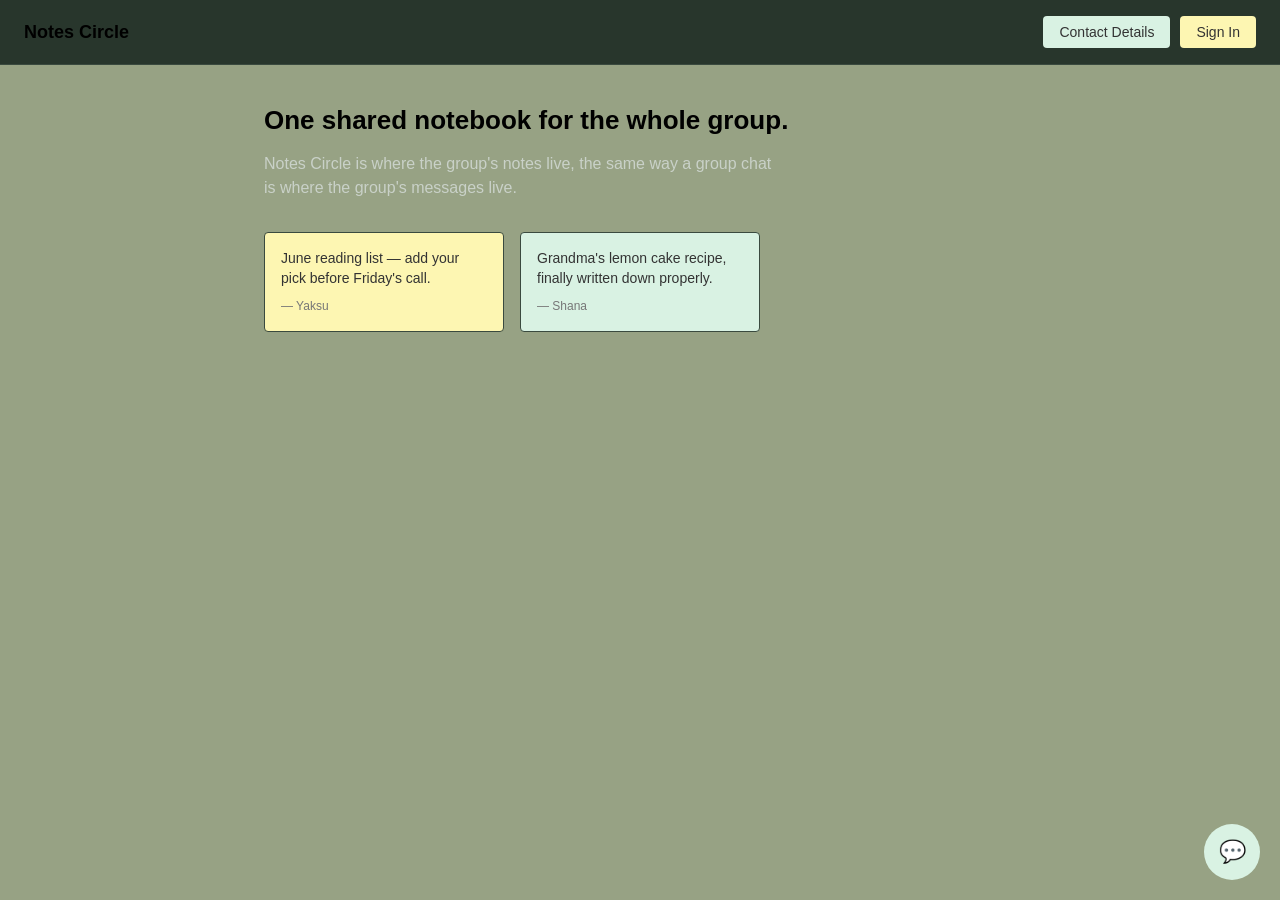
==== templates/index.html @ 71519d7f "Update templates, static files, and requirements.txt" ====
<!DOCTYPE html>
<html lang="en">
<head>
<meta charset="UTF-8" />
<meta name="viewport" content="width=device-width, initial-scale=1.0" />
<title>Notes Circle</title>
<link rel="stylesheet" href="../static/css/style.css" />
</head>
<body>
  <nav class="top-nav">
    <a href="index.html" class="brand">Notes Circle</a>
    <div class="nav-right">
      <a href="member-form.html" class="nav-link">Contact Details</a>
      <a href="login.html" id="signInLink" class="nav-link secondary">Sign In</a>
      <span id="welcomeText" style="display:none;"></span>
      <button type="button" id="uploadBtn" class="nav-link" style="display:none;">Upload</button>
      <button type="button" id="logoutBtn" class="nav-link secondary" style="display:none;">Log Out</button>
    </div>
  </nav>

  <div class="page">
    <header class="hero">
      <h1>One shared notebook for the whole group.</h1>
      <p> Notes Circle is where the group's notes live, the same way a group chat is where the group's messages live.</p>
    </header>

    <div class="board-grid" id="boardGrid">
      <div class="note note--yellow">
        June reading list — add your pick before Friday's call.
        <span class="author">— Yaksu</span>
      </div>
      <div class="note note--green">
        Grandma's lemon cake recipe, finally written down properly.
        <span class="author">— Shana</span>
      </div>
    </div>
  </div>

  <!-- Upload modal -->
  <div class="modal-overlay" id="uploadModal">
    <div class="modal-card">
      <h2>Add a Note</h2>
      <div class="modal-field">
        <label for="noteText">Note text</label>
        <textarea id="noteText" rows="3" placeholder="Write your note..."></textarea>
      </div>
      <div class="modal-field">
        <label for="noteImage">Attach an image (optional)</label>
        <input type="file" id="noteImage" accept="image/*" />
      </div>
      <div class="modal-actions">
        <button type="button" class="btn btn-secondary" id="cancelUploadBtn">Cancel</button>
        <button type="button" class="btn btn-primary" id="saveUploadBtn">Post Note</button>
      </div>
    </div>
  </div>

  <!-- Chat widget -->
  <button id="chat-icon">💬</button>

  <div id="chat-box">
    <div id="chat-header">Circle Assistant</div>
    <div id="chat-messages"></div>
    <div id="chat-input-area">
      <input type="text" id="chat-input" placeholder="Type a message..." />
      <button id="send-button">Send</button>
    </div>
  </div>

  <script src="../static/js/script.js"></script>
</body>
</html>
---- static/css/style.css ----
:root {
  --yellow: #FDF6B2;
  --yellow-deep: #E8DC7A;
  --green: #D9F2E3;
  --green-deep: #9FD8B5;
  --text: #333;
  --border: #ddd;
  --bg: #bcdba4;
  --bg-dark: rgb(151, 162, 132);
  --nav-bg-dark: #28362C;
  --border-dark: #3A4A3F;
  --text-light: #000000;
  --text-muted-light: #C9D1C8;
}

* { box-sizing: border-box; }

body {
  margin: 0;
  font-family: Arial, sans-serif;
  color: var(--text-light);
  background: var(--bg-dark);
}



.top-nav {
  display: flex;
  justify-content: space-between;
  align-items: center;
  padding: 16px 24px;
  background: var(--nav-bg-dark);
  border-bottom: 1px solid var(--border-dark);
  flex-wrap: wrap;
  gap: 10px;
}

.top-nav .brand {
  font-size: 18px;
  font-weight: bold;
  color: var(--text-light);
  text-decoration: none;
}

.top-nav .nav-right {
  display: flex;
  align-items: center;
  gap: 10px;
  flex-wrap: wrap;
}

.top-nav .nav-link {
  background: var(--green);
  color: var(--text);
  text-decoration: none;
  padding: 8px 16px;
  border-radius: 4px;
  font-size: 14px;
  border: none;
  cursor: pointer;
  font-family: inherit;
}

.top-nav .nav-link:hover {
  background: var(--green-deep);
}

.top-nav .nav-link.secondary {
  background: var(--yellow);
}

.top-nav .nav-link.secondary:hover {
  background: var(--yellow-deep);
}

#welcomeText {
  color: var(--text-light);
  font-size: 14px;
  margin-right: 4px;
}



.btn {
  border: none;
  border-radius: 4px;
  padding: 10px 18px;
  font-size: 14px;
  cursor: pointer;
}

.btn-primary {
  background: var(--green);
  color: var(--text);
}

.btn-primary:hover { background: var(--green-deep); }

.btn-secondary {
  background: var(--yellow);
  color: var(--text);
}

.btn-secondary:hover { background: var(--yellow-deep); }



.page {
  max-width: 800px;
  margin: 0 auto;
  padding: 40px 24px 120px;
}

.hero h1 {
  font-size: 32px;
  margin: 0 0 12px;
  color: var(--text-light);
}

.hero p {
  color: var(--text-muted-light);
  line-height: 1.5;
  max-width: 520px;
}

.board-grid {
  display: grid;
  grid-template-columns: repeat(3, 1fr);
  gap: 16px;
  margin-top: 32px;
}

@media (max-width: 700px) {
  .board-grid { grid-template-columns: 1fr; }
}

.note {
  border: 1px solid var(--border-dark);
  border-radius: 4px;
  padding: 16px;
  font-size: 14px;
  line-height: 1.4;
  color: var(--text);
}

.note--yellow { background: var(--yellow); }
.note--green { background: var(--green); }

.note img {
  max-width: 100%;
  border-radius: 4px;
  margin-top: 10px;
  display: block;
}

.note .author {
  display: block;
  margin-top: 10px;
  font-size: 12px;
  color: #777;
}



#chat-icon {
  position: fixed;
  bottom: 20px;
  right: 20px;
  width: 56px;
  height: 56px;
  background-color: var(--green);
  color: var(--text);
  border-radius: 50%;
  border: none;
  font-size: 22px;
  cursor: pointer;
}

#chat-box {
  position: fixed;
  bottom: 86px;
  right: 20px;
  width: 280px;
  height: 350px;
  background-color: rgb(17, 5, 17);
  border: 1px solid var(--border);
  border-radius: 8px;
  display: none;
  flex-direction: column;
}

#chat-header {
  background-color: var(--green);
  color: var(--text);
  padding: 10px;
  border-radius: 8px 8px 0 0;
  font-weight: bold;
}

#chat-messages {
  flex: 1;
  padding: 10px;
  overflow-y: auto;
}

.message {
  margin-bottom: 8px;
  padding: 6px 10px;
  border-radius: 6px;
  max-width: 80%;
  font-size: 14px;
}

.bot-message {
  background-color: var(--yellow);
}

.user-message {
  background-color: var(--green);
  margin-left: auto;
}

#chat-input-area {
  display: flex;
  border-top: 1px solid var(--border);
}

#chat-input {
  flex: 1;
  border: none;
  padding: 10px;
}

#send-button {
  background-color: var(--green);
  color: var(--text);
  border: none;
  padding: 10px 15px;
  cursor: pointer;
}

#send-button:hover {
  background-color: var(--green-deep);
}



.modal-overlay {
  position: fixed;
  inset: 0;
  background: rgba(0, 0, 0, 0.5);
  display: none;
  align-items: center;
  justify-content: center;
  z-index: 200;
  padding: 16px;
}

.modal-overlay.open {
  display: flex;
}

.modal-card {
  background: #fff;
  color: var(--text);
  border-radius: 6px;
  padding: 22px;
  width: 100%;
  max-width: 420px;
}

.modal-card h2 {
  margin: 0 0 14px;
  font-size: 18px;
}

.modal-field {
  display: flex;
  flex-direction: column;
  margin-bottom: 14px;
}

.modal-field label {
  font-size: 13px;
  margin-bottom: 4px;
}

.modal-field textarea,
.modal-field input {
  border: 1px solid var(--border);
  border-radius: 4px;
  padding: 8px;
  font-family: Arial, sans-serif;
  font-size: 14px;
}

.modal-field textarea {
  resize: vertical;
}

.modal-actions {
  display: flex;
  justify-content: flex-end;
  gap: 8px;
  margin-top: 4px;
}



.login-card {
  background: #fff;
  border-radius: 8px;
  padding: 28px;
}

.login-card h1 {
  font-size: 22px;
  margin: 0 0 6px;
}

.login-card p.subtitle {
  margin: 0 0 22px;
  color: #666;
  font-size: 14px;
}

.error-text {
  color: #B23A3A;
  font-size: 13px;
  margin: -4px 0 12px;
  display: none;
}

.note-line {
  margin-top: 16px;
  font-size: 12px;
  color: #888;
  text-align: center;
}



.page h1 {
  font-size: 26px;
  margin: 0 0 8px;
}

.page > p {
  color: #555;
  margin: 0 0 28px;
}

.form-card {
  background: #fff;
  border: 1px solid var(--border);
  border-radius: 6px;
  padding: 20px;
  margin-bottom: 36px;
}

.form-card h2 {
  font-size: 18px;
  margin: 0 0 4px;
}

.required-note {
  font-size: 12px;
  color: #777;
  margin: 0 0 16px;
}

.form-grid {
  display: grid;
  grid-template-columns: repeat(2, 1fr);
  gap: 12px 16px;
}

@media (max-width: 600px) {
  .form-grid { grid-template-columns: 1fr; }
}

.field { display: flex; flex-direction: column; }
.field.full-width { grid-column: 1 / -1; }

.field label {
  font-size: 13px;
  margin-bottom: 4px;
}

.field label .required-star {
  color: var(--green-deep);
  font-weight: bold;
}

.field input,
.field select,
.field textarea {
  border: 1px solid var(--border);
  border-radius: 4px;
  padding: 8px;
  font-family: Arial, sans-serif;
  font-size: 14px;
}

.field textarea {
  resize: vertical;
  min-height: 70px;
}

.form-actions {
  margin-top: 16px;
  display: flex;
  gap: 10px;
}

.table-section h2 {
  font-size: 18px;
  margin: 0 0 12px;
}

table {
  width: 100%;
  border-collapse: collapse;
  font-size: 13px;
}

th, td {
  border: 1px solid var(--border);
  padding: 8px;
  text-align: left;
}

th {
  background: var(--yellow);
}

.empty-row td {
  text-align: center;
  color: #888;
  padding: 20px;
}

.action-btn {
  border: none;
  border-radius: 4px;
  padding: 5px 9px;
  font-size: 12px;
  cursor: pointer;
  margin-right: 4px;
}

.edit-btn { background: var(--yellow); }
.edit-btn:hover { background: var(--yellow-deep); }

.delete-btn { background: var(--green); }
.delete-btn:hover { background: var(--green-deep); }
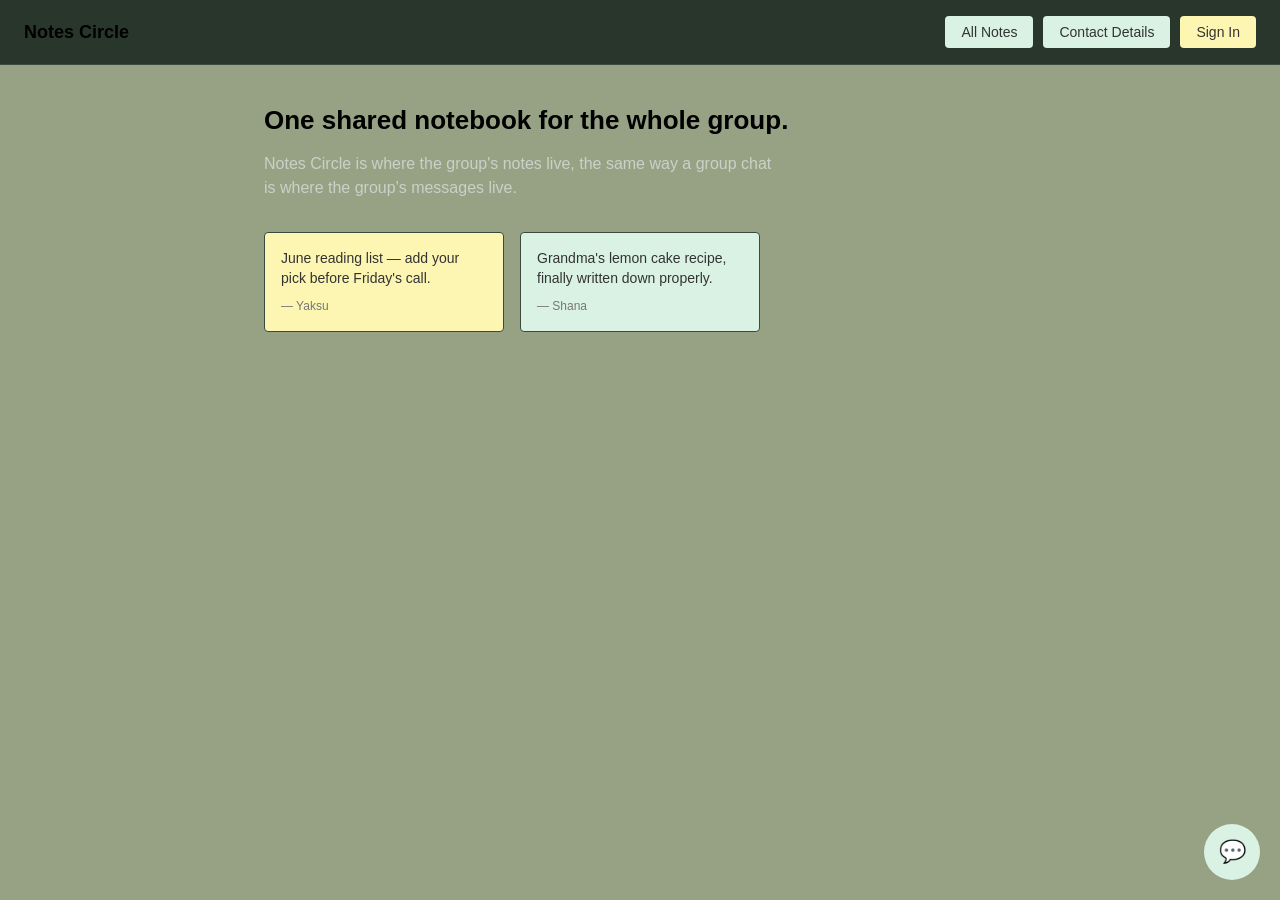
==== commit e94cb61e: "message" ====
--- a/templates/index.html
+++ b/templates/index.html
@@ -8,10 +8,11 @@
 </head>
 <body>
   <nav class="top-nav">
-    <a href="index.html" class="brand">Notes Circle</a>
+    <a href="/" class="brand">Notes Circle</a>
     <div class="nav-right">
-      <a href="member-form.html" class="nav-link">Contact Details</a>
-      <a href="login.html" id="signInLink" class="nav-link secondary">Sign In</a>
+      <a href="/notes" class="nav-link">All Notes</a>
+      <a href="/member-form" class="nav-link">Contact Details</a>
+      <a href="/login" id="signInLink" class="nav-link secondary">Sign In</a>
       <span id="welcomeText" style="display:none;"></span>
       <button type="button" id="uploadBtn" class="nav-link" style="display:none;">Upload</button>
       <button type="button" id="logoutBtn" class="nav-link secondary" style="display:none;">Log Out</button>
@@ -21,7 +22,7 @@
   <div class="page">
     <header class="hero">
       <h1>One shared notebook for the whole group.</h1>
-      <p> Notes Circle is where the group's notes live, the same way a group chat is where the group's messages live.</p>
+      <p>Notes Circle is where the group's notes live, the same way a group chat is where the group's messages live.</p>
     </header>
 
     <div class="board-grid" id="boardGrid">
--- a/static/css/style.css
+++ b/static/css/style.css
@@ -1,4 +1,3 @@
-
 :root {
   --yellow: #FDF6B2;
   --yellow-deep: #E8DC7A;
@@ -454,4 +453,106 @@
 .edit-btn:hover { background: var(--yellow-deep); }
 
 .delete-btn { background: var(--green); }
-.delete-btn:hover { background: var(--green-deep); }+.delete-btn:hover { background: var(--green-deep); }
+
+/* ===== Notes page (notes.html) ===== */
+
+.notes-header {
+  display: flex;
+  align-items: center;
+  justify-content: space-between;
+  flex-wrap: wrap;
+  gap: 12px;
+  margin-bottom: 28px;
+}
+
+.notes-header h1 { margin: 0; color: var(--text-light); }
+
+.notes-grid {
+  display: grid;
+  grid-template-columns: repeat(3, 1fr);
+  gap: 16px;
+}
+
+@media (max-width: 700px) {
+  .notes-grid { grid-template-columns: 1fr; }
+}
+
+.note-card {
+  border: 1px solid var(--border-dark);
+  border-radius: 6px;
+  padding: 16px;
+  font-size: 14px;
+  line-height: 1.5;
+  color: var(--text);
+}
+
+.note-card.yellow { background: var(--yellow); }
+.note-card.green  { background: var(--green); }
+
+.note-card .note-text {
+  margin-bottom: 10px;
+  word-break: break-word;
+}
+
+.note-card .note-meta {
+  font-size: 12px;
+  color: #666;
+  border-top: 1px solid rgba(0,0,0,0.1);
+  padding-top: 8px;
+  display: flex;
+  justify-content: space-between;
+  flex-wrap: wrap;
+  gap: 4px;
+}
+
+.note-card .note-author { font-weight: 600; color: #444; }
+
+.empty-state {
+  grid-column: 1 / -1;
+  text-align: center;
+  padding: 60px 20px;
+  color: var(--text-muted-light);
+  font-size: 15px;
+}
+
+.empty-state .emoji { font-size: 36px; display: block; margin-bottom: 12px; }
+
+.loading-state {
+  grid-column: 1 / -1;
+  text-align: center;
+  padding: 40px;
+  color: var(--text-muted-light);
+}
+
+.badge {
+  display: inline-block;
+  background: var(--green);
+  color: var(--text);
+  font-size: 12px;
+  padding: 2px 8px;
+  border-radius: 10px;
+  margin-left: 8px;
+  font-weight: normal;
+  vertical-align: middle;
+}
+
+.note-card .delete-note-btn {
+  display: none;
+  margin-top: 10px;
+  border: none;
+  border-radius: 4px;
+  padding: 4px 10px;
+  font-size: 12px;
+  cursor: pointer;
+  background: #f5c5c5;
+  color: #7a1a1a;
+}
+
+.note-card .delete-note-btn:hover {
+  background: #e89898;
+}
+
+.note-card.is-mine .delete-note-btn {
+  display: inline-block;
+}
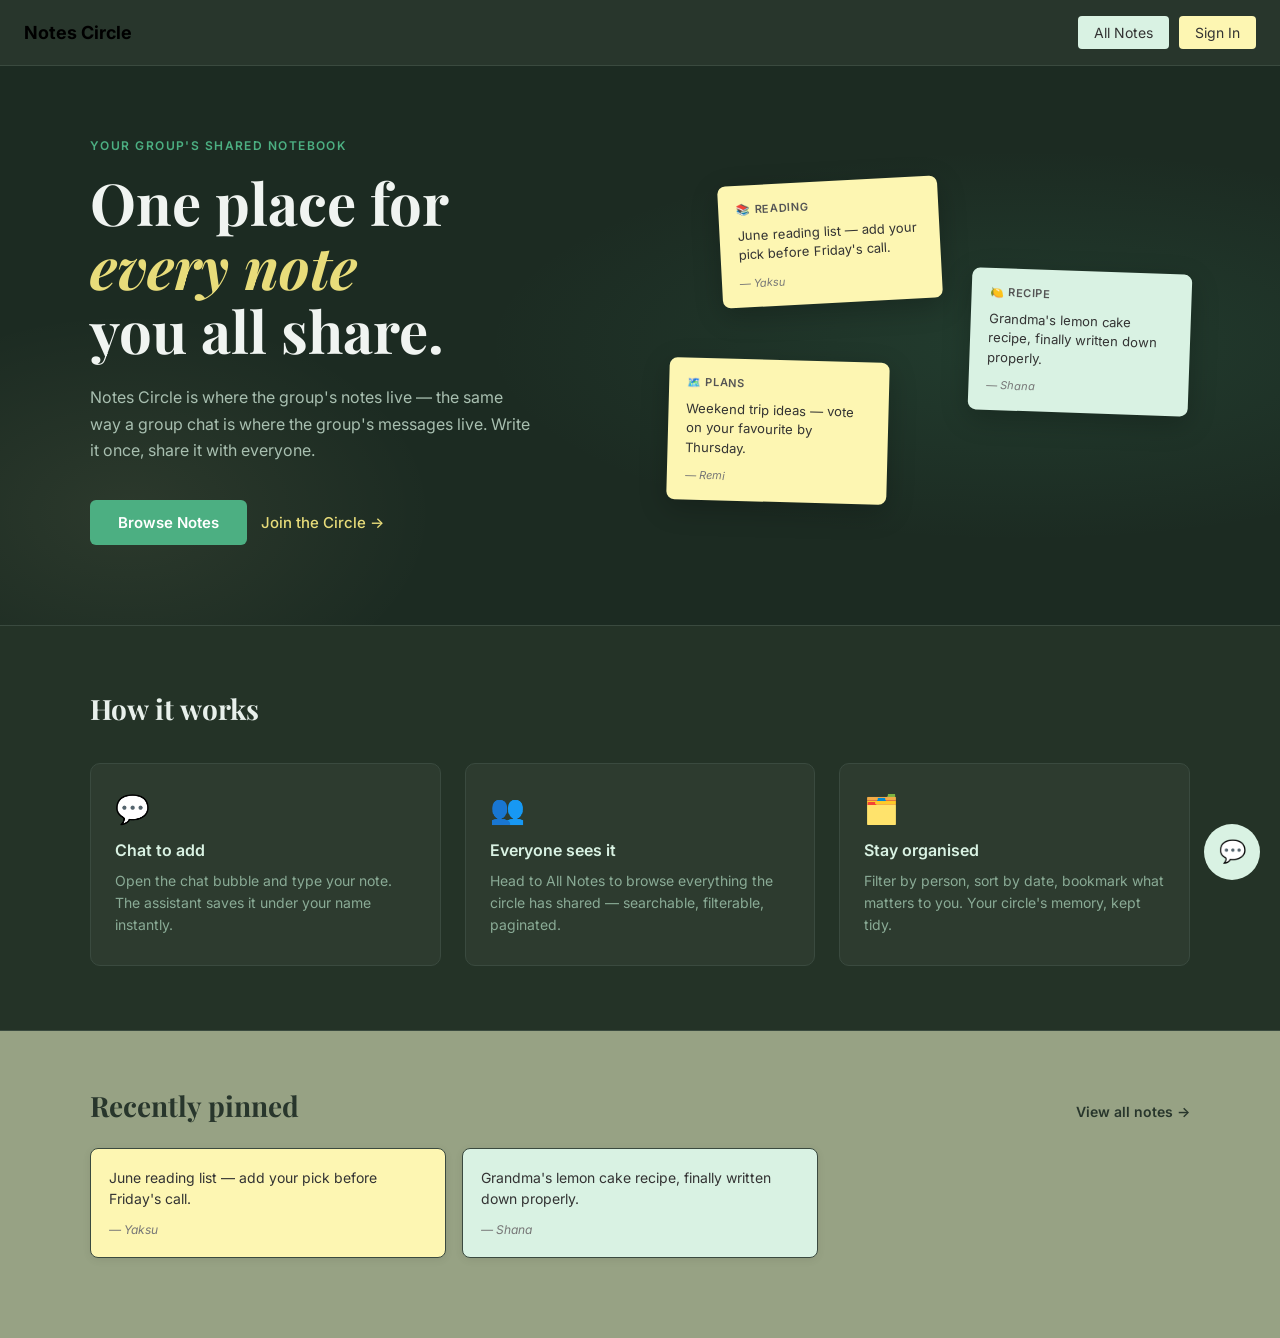
==== commit 314c0680: "message" ====
--- a/templates/index.html
+++ b/templates/index.html
@@ -4,40 +4,102 @@
 <meta charset="UTF-8" />
 <meta name="viewport" content="width=device-width, initial-scale=1.0" />
 <title>Notes Circle</title>
-<link rel="stylesheet" href="../static/css/style.css" />
+<link rel="preconnect" href="https://fonts.googleapis.com" />
+<link rel="preconnect" href="https://fonts.gstatic.com" crossorigin />
+<link href="https://fonts.googleapis.com/css2?family=Playfair+Display:wght@700&family=Inter:wght@400;500;600&display=swap" rel="stylesheet" />
+<link rel="stylesheet" href="/static/css/style.css" />
 </head>
 <body>
+
   <nav class="top-nav">
     <a href="/" class="brand">Notes Circle</a>
     <div class="nav-right">
       <a href="/notes" class="nav-link">All Notes</a>
-      <a href="/member-form" class="nav-link">Contact Details</a>
       <a href="/login" id="signInLink" class="nav-link secondary">Sign In</a>
       <span id="welcomeText" style="display:none;"></span>
-      <button type="button" id="uploadBtn" class="nav-link" style="display:none;">Upload</button>
+      <button type="button" id="uploadBtn" class="nav-link" style="display:none;">+ Add Note</button>
       <button type="button" id="logoutBtn" class="nav-link secondary" style="display:none;">Log Out</button>
     </div>
   </nav>
 
-  <div class="page">
-    <header class="hero">
-      <h1>One shared notebook for the whole group.</h1>
-      <p>Notes Circle is where the group's notes live, the same way a group chat is where the group's messages live.</p>
-    </header>
-
-    <div class="board-grid" id="boardGrid">
-      <div class="note note--yellow">
-        June reading list — add your pick before Friday's call.
-        <span class="author">— Yaksu</span>
+  <!-- ── Hero ───────────────────────────────────────────── -->
+  <section class="hero-section">
+    <div class="hero-inner">
+      <div class="hero-text">
+        <p class="hero-eyebrow">Your group's shared notebook</p>
+        <h1 class="hero-headline">One place for<br><span class="hero-accent">every note</span><br>you all share.</h1>
+        <p class="hero-sub">Notes Circle is where the group's notes live — the same way a group chat is where the group's messages live. Write it once, share it with everyone.</p>
+        <div class="hero-actions">
+          <a href="/notes" class="cta-primary">Browse Notes</a>
+          <a href="/login" id="heroSignInLink" class="cta-secondary">Join the Circle →</a>
+          <span id="heroWelcome" style="display:none;" class="hero-welcome-msg"></span>
+        </div>
       </div>
-      <div class="note note--green">
-        Grandma's lemon cake recipe, finally written down properly.
-        <span class="author">— Shana</span>
+      <div class="hero-visual">
+        <div class="floating-note fn-1 note--yellow">
+          <span class="fn-tag">📚 Reading</span>
+          June reading list — add your pick before Friday's call.
+          <span class="fn-author">— Yaksu</span>
+        </div>
+        <div class="floating-note fn-2 note--green">
+          <span class="fn-tag">🍋 Recipe</span>
+          Grandma's lemon cake recipe, finally written down properly.
+          <span class="fn-author">— Shana</span>
+        </div>
+        <div class="floating-note fn-3 note--yellow">
+          <span class="fn-tag">🗺️ Plans</span>
+          Weekend trip ideas — vote on your favourite by Thursday.
+          <span class="fn-author">— Remi</span>
+        </div>
       </div>
     </div>
-  </div>
+  </section>
 
-  <!-- Upload modal -->
+  <!-- ── How it works ───────────────────────────────────── -->
+  <section class="how-section">
+    <div class="how-inner">
+      <h2 class="section-title">How it works</h2>
+      <div class="how-grid">
+        <div class="how-card">
+          <div class="how-icon">💬</div>
+          <h3>Chat to add</h3>
+          <p>Open the chat bubble and type your note. The assistant saves it under your name instantly.</p>
+        </div>
+        <div class="how-card">
+          <div class="how-icon">👥</div>
+          <h3>Everyone sees it</h3>
+          <p>Head to All Notes to browse everything the circle has shared — searchable, filterable, paginated.</p>
+        </div>
+        <div class="how-card">
+          <div class="how-icon">🗂️</div>
+          <h3>Stay organised</h3>
+          <p>Filter by person, sort by date, bookmark what matters to you. Your circle's memory, kept tidy.</p>
+        </div>
+      </div>
+    </div>
+  </section>
+
+  <!-- ── Live board ──────────────────────────────────────── -->
+  <section class="board-section">
+    <div class="board-inner">
+      <div class="board-header">
+        <h2 class="section-title">Recently pinned</h2>
+        <a href="/notes" class="view-all-link">View all notes →</a>
+      </div>
+      <div class="board-grid" id="boardGrid">
+        <div class="note note--yellow">
+          June reading list — add your pick before Friday's call.
+          <span class="author">— Yaksu</span>
+        </div>
+        <div class="note note--green">
+          Grandma's lemon cake recipe, finally written down properly.
+          <span class="author">— Shana</span>
+        </div>
+      </div>
+    </div>
+  </section>
+
+  <!-- ── Upload modal ───────────────────────────────────── -->
   <div class="modal-overlay" id="uploadModal">
     <div class="modal-card">
       <h2>Add a Note</h2>
@@ -56,7 +118,7 @@
     </div>
   </div>
 
-  <!-- Chat widget -->
+  <!-- ── Chat widget ────────────────────────────────────── -->
   <button id="chat-icon">💬</button>
 
   <div id="chat-box">
@@ -68,6 +130,21 @@
     </div>
   </div>
 
-  <script src="../static/js/script.js"></script>
+  <script src="/static/js/script.js"></script>
+  <script>
+    // Sync hero sign-in link with login state
+    (function () {
+      const USER_KEY = 'notesCircleUser';
+      const heroSignIn = document.getElementById('heroSignInLink');
+      const heroWelcome = document.getElementById('heroWelcome');
+      try {
+        const u = JSON.parse(localStorage.getItem(USER_KEY) || 'null');
+        if (u && u.displayName) {
+          if (heroSignIn)  heroSignIn.style.display  = 'none';
+          if (heroWelcome) { heroWelcome.style.display = 'inline'; heroWelcome.textContent = 'Welcome back, ' + u.displayName + '!'; }
+        }
+      } catch (e) {}
+    })();
+  </script>
 </body>
 </html>
--- a/static/css/style.css
+++ b/static/css/style.css
@@ -1,8 +1,14 @@
+/* ====================================================
+   Notes Circle — shared stylesheet
+   Used by: index.html, login.html, notes.html
+   ==================================================== */
+
 :root {
   --yellow: #FDF6B2;
   --yellow-deep: #E8DC7A;
   --green: #D9F2E3;
   --green-deep: #9FD8B5;
+  --green-vivid: #4CAF82;
   --text: #333;
   --border: #ddd;
   --bg: #bcdba4;
@@ -11,18 +17,21 @@
   --border-dark: #3A4A3F;
   --text-light: #000000;
   --text-muted-light: #C9D1C8;
+  --hero-bg: #1C2B22;
+  --display-font: 'Playfair Display', Georgia, serif;
+  --body-font: 'Inter', Arial, sans-serif;
 }
 
 * { box-sizing: border-box; }
 
 body {
   margin: 0;
-  font-family: Arial, sans-serif;
+  font-family: var(--body-font);
   color: var(--text-light);
   background: var(--bg-dark);
 }
 
-
+/* ---------- Top nav (shared across all pages) ---------- */
 
 .top-nav {
   display: flex;
@@ -79,7 +88,7 @@
   margin-right: 4px;
 }
 
-
+/* ---------- Shared buttons ---------- */
 
 .btn {
   border: none;
@@ -103,7 +112,9 @@
 
 .btn-secondary:hover { background: var(--yellow-deep); }
 
-
+/* ====================================================
+   index.html — home / board page
+   ==================================================== */
 
 .page {
   max-width: 800px;
@@ -111,23 +122,278 @@
   padding: 40px 24px 120px;
 }
 
-.hero h1 {
-  font-size: 32px;
-  margin: 0 0 12px;
-  color: var(--text-light);
-}
-
-.hero p {
-  color: var(--text-muted-light);
+/* ── Hero section ── */
+
+.hero-section {
+  background: var(--hero-bg);
+  padding: 72px 24px 80px;
+  position: relative;
+  overflow: hidden;
+}
+
+.hero-section::before {
+  content: '';
+  position: absolute;
+  inset: 0;
+  background:
+    radial-gradient(ellipse 60% 50% at 80% 50%, rgba(76,175,130,0.13) 0%, transparent 70%),
+    radial-gradient(ellipse 40% 60% at 10% 80%, rgba(253,246,178,0.07) 0%, transparent 60%);
+  pointer-events: none;
+}
+
+.hero-inner {
+  max-width: 1100px;
+  margin: 0 auto;
+  display: grid;
+  grid-template-columns: 1fr 1fr;
+  gap: 56px;
+  align-items: center;
+  position: relative;
+  z-index: 1;
+}
+
+@media (max-width: 820px) {
+  .hero-inner { grid-template-columns: 1fr; gap: 40px; }
+  .hero-visual { display: none; }
+}
+
+.hero-eyebrow {
+  font-size: 12px;
+  font-weight: 600;
+  letter-spacing: 0.12em;
+  text-transform: uppercase;
+  color: var(--green-vivid);
+  margin: 0 0 18px;
+}
+
+.hero-headline {
+  font-family: var(--display-font);
+  font-size: clamp(36px, 5vw, 58px);
+  line-height: 1.1;
+  color: #f0f4f1;
+  margin: 0 0 22px;
+  font-weight: 700;
+}
+
+.hero-accent {
+  color: var(--yellow-deep);
+  font-style: italic;
+}
+
+.hero-sub {
+  font-size: 16px;
+  line-height: 1.65;
+  color: #a8bfb0;
+  margin: 0 0 36px;
+  max-width: 440px;
+}
+
+.hero-actions {
+  display: flex;
+  gap: 14px;
+  flex-wrap: wrap;
+  align-items: center;
+}
+
+.cta-primary {
+  background: var(--green-vivid);
+  color: #fff;
+  text-decoration: none;
+  padding: 13px 28px;
+  border-radius: 6px;
+  font-size: 15px;
+  font-weight: 600;
+  transition: background 0.18s, transform 0.15s;
+  display: inline-block;
+}
+
+.cta-primary:hover {
+  background: #3d9e6e;
+  transform: translateY(-1px);
+}
+
+.cta-secondary {
+  color: var(--yellow-deep);
+  text-decoration: none;
+  font-size: 15px;
+  font-weight: 500;
+  transition: color 0.15s;
+}
+
+.cta-secondary:hover { color: #fff; }
+
+.hero-welcome-msg {
+  color: #a8bfb0;
+  font-size: 14px;
+}
+
+/* ── Floating note cards in hero ── */
+
+.hero-visual {
+  position: relative;
+  height: 320px;
+}
+
+.floating-note {
+  position: absolute;
+  border-radius: 8px;
+  padding: 16px 18px;
+  font-size: 13px;
   line-height: 1.5;
-  max-width: 520px;
+  color: var(--text);
+  box-shadow: 0 8px 28px rgba(0,0,0,0.22);
+  max-width: 220px;
+}
+
+.fn-tag {
+  display: block;
+  font-size: 11px;
+  font-weight: 600;
+  letter-spacing: 0.06em;
+  text-transform: uppercase;
+  color: #555;
+  margin-bottom: 8px;
+}
+
+.fn-author {
+  display: block;
+  margin-top: 10px;
+  font-size: 11px;
+  color: #777;
+  font-style: italic;
+}
+
+.fn-1 {
+  top: 0; left: 10%;
+  transform: rotate(-3deg);
+  animation: floatA 5s ease-in-out infinite;
+}
+.fn-2 {
+  top: 90px; right: 0;
+  transform: rotate(2deg);
+  animation: floatB 6s ease-in-out infinite;
+}
+.fn-3 {
+  bottom: 0; left: 0;
+  transform: rotate(1.5deg);
+  animation: floatA 7s ease-in-out infinite reverse;
+}
+
+@keyframes floatA {
+  0%, 100% { transform: rotate(-3deg) translateY(0); }
+  50%       { transform: rotate(-3deg) translateY(-8px); }
+}
+@keyframes floatB {
+  0%, 100% { transform: rotate(2deg) translateY(0); }
+  50%       { transform: rotate(2deg) translateY(-10px); }
+}
+
+@media (prefers-reduced-motion: reduce) {
+  .floating-note { animation: none; }
+}
+
+/* ── How it works section ── */
+
+.how-section {
+  background: #243327;
+  padding: 64px 24px;
+  border-top: 1px solid var(--border-dark);
+  border-bottom: 1px solid var(--border-dark);
+}
+
+.how-inner {
+  max-width: 1100px;
+  margin: 0 auto;
+}
+
+.section-title {
+  font-family: var(--display-font);
+  font-size: 28px;
+  color: #e8f0eb;
+  margin: 0 0 36px;
+  font-weight: 700;
+}
+
+.how-grid {
+  display: grid;
+  grid-template-columns: repeat(3, 1fr);
+  gap: 24px;
+}
+
+@media (max-width: 700px) {
+  .how-grid { grid-template-columns: 1fr; }
+}
+
+.how-card {
+  background: rgba(255,255,255,0.04);
+  border: 1px solid var(--border-dark);
+  border-radius: 10px;
+  padding: 28px 24px;
+  transition: background 0.2s;
+}
+
+.how-card:hover {
+  background: rgba(255,255,255,0.08);
+}
+
+.how-icon {
+  font-size: 28px;
+  margin-bottom: 14px;
+}
+
+.how-card h3 {
+  font-size: 16px;
+  font-weight: 600;
+  color: #d9f2e3;
+  margin: 0 0 10px;
+}
+
+.how-card p {
+  font-size: 14px;
+  color: #8aab96;
+  line-height: 1.6;
+  margin: 0;
+}
+
+/* ── Board / recently pinned section ── */
+
+.board-section {
+  padding: 56px 24px 80px;
+  background: var(--bg-dark);
+}
+
+.board-inner {
+  max-width: 1100px;
+  margin: 0 auto;
+}
+
+.board-header {
+  display: flex;
+  align-items: baseline;
+  justify-content: space-between;
+  margin-bottom: 24px;
+  flex-wrap: wrap;
+  gap: 8px;
+}
+
+.view-all-link {
+  font-size: 14px;
+  color: var(--nav-bg-dark);
+  text-decoration: none;
+  font-weight: 600;
+}
+
+.view-all-link:hover { text-decoration: underline; }
+
+.board-section .section-title {
+  color: var(--nav-bg-dark);
+  margin: 0;
 }
 
 .board-grid {
   display: grid;
   grid-template-columns: repeat(3, 1fr);
   gap: 16px;
-  margin-top: 32px;
 }
 
 @media (max-width: 700px) {
@@ -136,15 +402,22 @@
 
 .note {
   border: 1px solid var(--border-dark);
-  border-radius: 4px;
-  padding: 16px;
-  font-size: 14px;
-  line-height: 1.4;
-  color: var(--text);
+  border-radius: 8px;
+  padding: 18px;
+  font-size: 14px;
+  line-height: 1.5;
+  color: var(--text);
+  box-shadow: 0 2px 8px rgba(0,0,0,0.07);
+  transition: transform 0.15s, box-shadow 0.15s;
+}
+
+.note:hover {
+  transform: translateY(-2px);
+  box-shadow: 0 6px 18px rgba(0,0,0,0.12);
 }
 
 .note--yellow { background: var(--yellow); }
-.note--green { background: var(--green); }
+.note--green  { background: var(--green); }
 
 .note img {
   max-width: 100%;
@@ -155,12 +428,13 @@
 
 .note .author {
   display: block;
-  margin-top: 10px;
+  margin-top: 12px;
   font-size: 12px;
   color: #777;
-}
-
-
+  font-style: italic;
+}
+
+/* ---------- Chat widget ---------- */
 
 #chat-icon {
   position: fixed;
@@ -243,7 +517,7 @@
   background-color: var(--green-deep);
 }
 
-
+/* ---------- Upload modal ---------- */
 
 .modal-overlay {
   position: fixed;
@@ -305,7 +579,9 @@
   margin-top: 4px;
 }
 
-
+/* ====================================================
+   login.html — sign-in page
+   ==================================================== */
 
 .login-card {
   background: #fff;
@@ -338,221 +614,288 @@
   text-align: center;
 }
 
-
-
-.page h1 {
+/* ====================================================
+   notes.html — All Notes page
+   ==================================================== */
+
+.notes-page .page-inner { max-width: 1100px; }
+
+.notes-top { margin-bottom: 20px; }
+
+.notes-top h1 {
   font-size: 26px;
-  margin: 0 0 8px;
-}
-
-.page > p {
-  color: #555;
-  margin: 0 0 28px;
-}
-
-.form-card {
+  margin: 0 0 4px;
+  color: var(--text-light);
+}
+
+.notes-subtitle {
+  color: var(--text-muted-light);
+  margin: 0;
+  font-size: 14px;
+}
+
+/* ---- Stat cards ---- */
+
+.stats-row {
+  display: grid;
+  grid-template-columns: repeat(auto-fit, minmax(180px, 1fr));
+  gap: 16px;
+  margin: 24px 0 28px;
+}
+
+.stat-card {
+  background: #fff;
+  border-radius: 8px;
+  padding: 16px 18px;
+  display: flex;
+  align-items: center;
+  gap: 12px;
+}
+
+.stat-icon {
+  width: 42px;
+  height: 42px;
+  border-radius: 8px;
+  display: flex;
+  align-items: center;
+  justify-content: center;
+  font-size: 18px;
+  background: var(--green);
+  flex-shrink: 0;
+}
+
+.stat-card.stat-blue .stat-icon { background: #DCE9FB; }
+.stat-card.stat-green .stat-icon { background: var(--green); }
+.stat-card.stat-purple .stat-icon { background: #E7E1FB; }
+
+.stat-label { font-size: 12px; color: #777; }
+.stat-value { font-size: 22px; font-weight: bold; color: var(--text); line-height: 1.3; }
+.stat-sub { font-size: 11px; color: #999; }
+
+/* ---- Toolbar ---- */
+
+.notes-toolbar {
+  display: flex;
+  gap: 10px;
+  flex-wrap: wrap;
+  margin-bottom: 20px;
+}
+
+.notes-search {
+  flex: 1;
+  min-width: 200px;
+  border: 1px solid var(--border);
+  border-radius: 6px;
+  padding: 9px 12px;
+  font-size: 14px;
+  font-family: Arial, sans-serif;
+}
+
+.notes-filter {
+  border: 1px solid var(--border);
+  border-radius: 6px;
+  padding: 9px 12px;
+  font-size: 14px;
+  font-family: Arial, sans-serif;
+  background: #fff;
+  color: var(--text);
+}
+
+.notes-header h2 {
+  font-size: 16px;
+  margin: 0 0 12px;
+  display: flex;
+  align-items: center;
+  gap: 10px;
+  color: var(--text-light);
+}
+
+.badge {
+  background: var(--yellow);
+  color: var(--text);
+  font-size: 12px;
+  padding: 3px 10px;
+  border-radius: 999px;
+  font-weight: normal;
+}
+
+/* ---- Notes grid + cards ---- */
+
+.notes-grid {
+  display: grid;
+  grid-template-columns: repeat(auto-fill, minmax(260px, 1fr));
+  gap: 18px;
+}
+
+.loading-state,
+.empty-state {
+  grid-column: 1 / -1;
+  text-align: center;
+  color: var(--text-muted-light);
+  padding: 40px 0;
+}
+
+.note-card {
+  background: #fff;
+  border-radius: 8px;
+  overflow: hidden;
+  border: 1px solid var(--border);
+  display: flex;
+  flex-direction: column;
+}
+
+.note-card-top {
+  height: 4px;
+  background: var(--accent, var(--green-deep));
+}
+
+.note-card-body {
+  padding: 16px;
+  display: flex;
+  flex-direction: column;
+  gap: 10px;
+  flex: 1;
+}
+
+.note-card-header {
+  display: flex;
+  align-items: center;
+  gap: 10px;
+}
+
+.note-avatar {
+  width: 36px;
+  height: 36px;
+  border-radius: 50%;
+  display: flex;
+  align-items: center;
+  justify-content: center;
+  font-size: 13px;
+  font-weight: bold;
+  color: #fff;
+  flex-shrink: 0;
+}
+
+.note-card-meta { flex: 1; min-width: 0; }
+.note-author {
+  font-size: 14px;
+  font-weight: bold;
+  color: var(--text);
+  white-space: nowrap;
+  overflow: hidden;
+  text-overflow: ellipsis;
+}
+.note-time { font-size: 12px; color: #888; }
+
+.note-card-menu { position: relative; }
+
+.note-menu-btn {
+  border: none;
+  background: none;
+  cursor: pointer;
+  font-size: 16px;
+  color: #999;
+  padding: 2px 6px;
+  border-radius: 4px;
+}
+
+.note-menu-btn:hover { background: #f2f2f2; }
+
+.note-menu-dropdown {
+  position: absolute;
+  right: 0;
+  top: 26px;
   background: #fff;
   border: 1px solid var(--border);
   border-radius: 6px;
-  padding: 20px;
-  margin-bottom: 36px;
-}
-
-.form-card h2 {
-  font-size: 18px;
-  margin: 0 0 4px;
-}
-
-.required-note {
+  box-shadow: 0 4px 10px rgba(0, 0, 0, 0.12);
+  display: none;
+  z-index: 10;
+  min-width: 110px;
+}
+
+.note-menu-dropdown.open { display: block; }
+
+.note-menu-dropdown button {
+  display: block;
+  width: 100%;
+  text-align: left;
+  border: none;
+  background: none;
+  padding: 8px 12px;
+  font-size: 13px;
+  cursor: pointer;
+  color: #B23A3A;
+}
+
+.note-menu-dropdown button:hover { background: #fbecec; }
+
+.note-text {
+  font-size: 14px;
+  color: var(--text);
+  line-height: 1.45;
+  margin: 0;
+  display: -webkit-box;
+  -webkit-line-clamp: 4;
+  -webkit-box-orient: vertical;
+  overflow: hidden;
+}
+
+.note-card-actions {
+  display: flex;
+  justify-content: flex-end;
+  gap: 14px;
+  margin-top: auto;
+}
+
+.note-action-btn {
+  border: none;
+  background: none;
+  cursor: pointer;
   font-size: 12px;
-  color: #777;
-  margin: 0 0 16px;
-}
-
-.form-grid {
-  display: grid;
-  grid-template-columns: repeat(2, 1fr);
-  gap: 12px 16px;
-}
-
-@media (max-width: 600px) {
-  .form-grid { grid-template-columns: 1fr; }
-}
-
-.field { display: flex; flex-direction: column; }
-.field.full-width { grid-column: 1 / -1; }
-
-.field label {
+  color: #888;
+  display: flex;
+  align-items: center;
+  gap: 4px;
+}
+
+.note-action-btn:hover { color: var(--text); }
+.note-action-btn.bookmarked { color: var(--green-deep); }
+
+/* ---- Pagination ---- */
+
+.notes-pagination {
+  display: flex;
+  justify-content: center;
+  gap: 6px;
+  margin-top: 26px;
+  flex-wrap: wrap;
+}
+
+.notes-pagination button {
+  border: 1px solid var(--border);
+  background: #fff;
+  border-radius: 4px;
+  padding: 6px 12px;
   font-size: 13px;
-  margin-bottom: 4px;
-}
-
-.field label .required-star {
-  color: var(--green-deep);
+  cursor: pointer;
+  color: var(--text);
+}
+
+.notes-pagination button.active {
+  background: var(--green);
+  border-color: var(--green-deep);
   font-weight: bold;
 }
 
-.field input,
-.field select,
-.field textarea {
-  border: 1px solid var(--border);
-  border-radius: 4px;
-  padding: 8px;
-  font-family: Arial, sans-serif;
-  font-size: 14px;
-}
-
-.field textarea {
-  resize: vertical;
-  min-height: 70px;
-}
-
-.form-actions {
-  margin-top: 16px;
-  display: flex;
-  gap: 10px;
-}
-
-.table-section h2 {
-  font-size: 18px;
-  margin: 0 0 12px;
-}
-
-table {
-  width: 100%;
-  border-collapse: collapse;
-  font-size: 13px;
-}
-
-th, td {
-  border: 1px solid var(--border);
-  padding: 8px;
-  text-align: left;
-}
-
-th {
-  background: var(--yellow);
-}
-
-.empty-row td {
+.notes-pagination button:disabled {
+  opacity: 0.4;
+  cursor: default;
+}
+
+.notes-pagination-summary {
   text-align: center;
-  color: #888;
-  padding: 20px;
-}
-
-.action-btn {
-  border: none;
-  border-radius: 4px;
-  padding: 5px 9px;
   font-size: 12px;
-  cursor: pointer;
-  margin-right: 4px;
-}
-
-.edit-btn { background: var(--yellow); }
-.edit-btn:hover { background: var(--yellow-deep); }
-
-.delete-btn { background: var(--green); }
-.delete-btn:hover { background: var(--green-deep); }
-
-/* ===== Notes page (notes.html) ===== */
-
-.notes-header {
-  display: flex;
-  align-items: center;
-  justify-content: space-between;
-  flex-wrap: wrap;
-  gap: 12px;
-  margin-bottom: 28px;
-}
-
-.notes-header h1 { margin: 0; color: var(--text-light); }
-
-.notes-grid {
-  display: grid;
-  grid-template-columns: repeat(3, 1fr);
-  gap: 16px;
-}
-
-@media (max-width: 700px) {
-  .notes-grid { grid-template-columns: 1fr; }
-}
-
-.note-card {
-  border: 1px solid var(--border-dark);
-  border-radius: 6px;
-  padding: 16px;
-  font-size: 14px;
-  line-height: 1.5;
-  color: var(--text);
-}
-
-.note-card.yellow { background: var(--yellow); }
-.note-card.green  { background: var(--green); }
-
-.note-card .note-text {
-  margin-bottom: 10px;
-  word-break: break-word;
-}
-
-.note-card .note-meta {
-  font-size: 12px;
-  color: #666;
-  border-top: 1px solid rgba(0,0,0,0.1);
-  padding-top: 8px;
-  display: flex;
-  justify-content: space-between;
-  flex-wrap: wrap;
-  gap: 4px;
-}
-
-.note-card .note-author { font-weight: 600; color: #444; }
-
-.empty-state {
-  grid-column: 1 / -1;
-  text-align: center;
-  padding: 60px 20px;
   color: var(--text-muted-light);
-  font-size: 15px;
-}
-
-.empty-state .emoji { font-size: 36px; display: block; margin-bottom: 12px; }
-
-.loading-state {
-  grid-column: 1 / -1;
-  text-align: center;
-  padding: 40px;
-  color: var(--text-muted-light);
-}
-
-.badge {
-  display: inline-block;
-  background: var(--green);
-  color: var(--text);
-  font-size: 12px;
-  padding: 2px 8px;
-  border-radius: 10px;
-  margin-left: 8px;
-  font-weight: normal;
-  vertical-align: middle;
-}
-
-.note-card .delete-note-btn {
-  display: none;
   margin-top: 10px;
-  border: none;
-  border-radius: 4px;
-  padding: 4px 10px;
-  font-size: 12px;
-  cursor: pointer;
-  background: #f5c5c5;
-  color: #7a1a1a;
-}
-
-.note-card .delete-note-btn:hover {
-  background: #e89898;
-}
-
-.note-card.is-mine .delete-note-btn {
-  display: inline-block;
 }
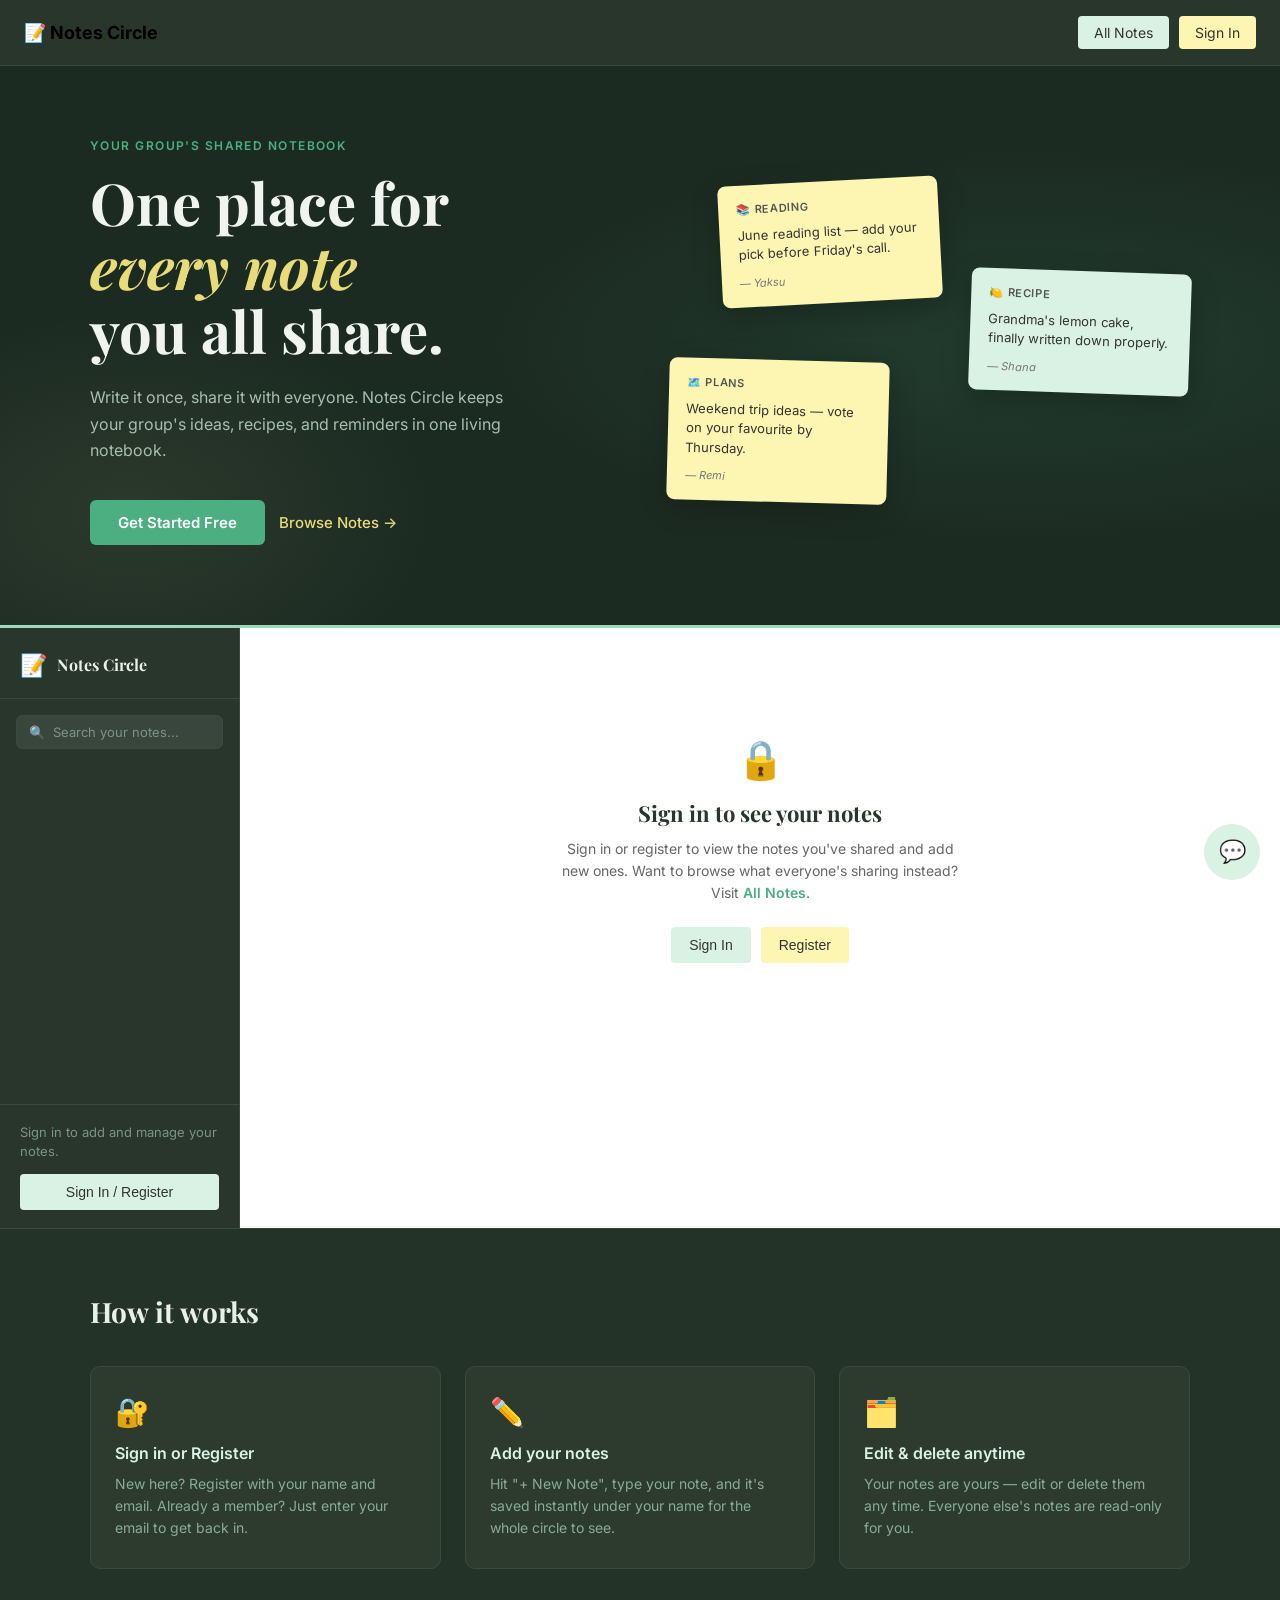
==== commit 0638eabc: "message" ====
--- a/templates/index.html
+++ b/templates/index.html
@@ -11,31 +11,30 @@
 </head>
 <body>
 
+  <!-- ── Nav ── -->
   <nav class="top-nav">
-    <a href="/" class="brand">Notes Circle</a>
+    <a href="/" class="brand">📝 Notes Circle</a>
     <div class="nav-right">
       <a href="/notes" class="nav-link">All Notes</a>
-      <a href="/login" id="signInLink" class="nav-link secondary">Sign In</a>
-      <span id="welcomeText" style="display:none;"></span>
-      <button type="button" id="uploadBtn" class="nav-link" style="display:none;">+ Add Note</button>
+      <span id="welcomeText" class="welcome-pill" style="display:none;"></span>
       <button type="button" id="logoutBtn" class="nav-link secondary" style="display:none;">Log Out</button>
+      <button type="button" id="openAuthBtn" class="nav-link secondary" style="display:none;">Sign In</button>
     </div>
   </nav>
 
-  <!-- ── Hero ───────────────────────────────────────────── -->
+  <!-- ── Hero ── -->
   <section class="hero-section">
     <div class="hero-inner">
       <div class="hero-text">
         <p class="hero-eyebrow">Your group's shared notebook</p>
         <h1 class="hero-headline">One place for<br><span class="hero-accent">every note</span><br>you all share.</h1>
-        <p class="hero-sub">Notes Circle is where the group's notes live — the same way a group chat is where the group's messages live. Write it once, share it with everyone.</p>
+        <p class="hero-sub">Write it once, share it with everyone. Notes Circle keeps your group's ideas, recipes, and reminders in one living notebook.</p>
         <div class="hero-actions">
-          <a href="/notes" class="cta-primary">Browse Notes</a>
-          <a href="/login" id="heroSignInLink" class="cta-secondary">Join the Circle →</a>
-          <span id="heroWelcome" style="display:none;" class="hero-welcome-msg"></span>
-        </div>
-      </div>
-      <div class="hero-visual">
+          <button type="button" class="cta-primary" id="heroGetStarted">Get Started Free</button>
+          <a href="/notes" class="cta-secondary">Browse Notes →</a>
+        </div>
+      </div>
+      <div class="hero-visual" aria-hidden="true">
         <div class="floating-note fn-1 note--yellow">
           <span class="fn-tag">📚 Reading</span>
           June reading list — add your pick before Friday's call.
@@ -43,7 +42,7 @@
         </div>
         <div class="floating-note fn-2 note--green">
           <span class="fn-tag">🍋 Recipe</span>
-          Grandma's lemon cake recipe, finally written down properly.
+          Grandma's lemon cake, finally written down properly.
           <span class="fn-author">— Shana</span>
         </div>
         <div class="floating-note fn-3 note--yellow">
@@ -55,96 +54,172 @@
     </div>
   </section>
 
-  <!-- ── How it works ───────────────────────────────────── -->
+  <!-- ── Notes Store Panel ── -->
+  <section class="store-section" id="storeSection">
+    <div class="store-inner">
+
+      <!-- Sidebar -->
+      <aside class="store-sidebar">
+        <div class="store-brand">
+          <span class="store-brand-icon">📝</span>
+          <span class="store-brand-name">Notes Circle</span>
+        </div>
+        <div class="store-search-wrap">
+          <input type="text" id="storeSearch" class="store-search" placeholder="🔍  Search your notes..." />
+        </div>
+        <div class="store-sidebar-footer">
+          <div id="sidebarUserInfo" style="display:none;">
+            <div class="sidebar-avatar" id="sidebarAvatar"></div>
+            <div class="sidebar-user-name" id="sidebarUserName"></div>
+            <div class="sidebar-user-email" id="sidebarUserEmail"></div>
+          </div>
+          <div id="sidebarSignInPrompt">
+            <p class="sidebar-prompt">Sign in to add and manage your notes.</p>
+            <button type="button" class="btn btn-primary sidebar-sign-in-btn" id="sidebarSignInBtn">Sign In / Register</button>
+          </div>
+        </div>
+      </aside>
+
+      <!-- Main notes area -->
+      <main class="store-main">
+
+        <!-- Shown once signed in -->
+        <div id="storeSignedInView" style="display:none;">
+          <div class="store-toolbar">
+            <h2 class="store-title">My Notes</h2>
+            <div class="store-toolbar-right">
+              <select id="storeSortSelect" class="notes-filter">
+                <option value="newest">Latest First</option>
+                <option value="oldest">Oldest First</option>
+              </select>
+              <button type="button" class="btn btn-primary" id="addNoteBtn">+ New Note</button>
+            </div>
+          </div>
+
+          <div class="store-notes-grid" id="storeNotesGrid">
+            <div class="loading-state">Loading notes…</div>
+          </div>
+
+          <div class="notes-pagination" id="storePagination"></div>
+          <p class="notes-pagination-summary" id="storePaginationSummary"></p>
+        </div>
+
+        <!-- Shown until signed in -->
+        <div id="storeSignedOutView" class="store-auth-prompt">
+          <div class="store-auth-prompt-icon">🔒</div>
+          <h2>Sign in to see your notes</h2>
+          <p>Sign in or register to view the notes you've shared and add new ones. Want to browse what everyone's sharing instead? Visit <a href="/notes">All Notes</a>.</p>
+          <div class="store-auth-prompt-actions">
+            <button type="button" class="btn btn-primary" id="promptSignInBtn">Sign In</button>
+            <button type="button" class="btn btn-secondary" id="promptRegisterBtn">Register</button>
+          </div>
+        </div>
+
+      </main>
+
+    </div>
+  </section>
+
+  <!-- ── How it works ── -->
   <section class="how-section">
     <div class="how-inner">
       <h2 class="section-title">How it works</h2>
       <div class="how-grid">
         <div class="how-card">
-          <div class="how-icon">💬</div>
-          <h3>Chat to add</h3>
-          <p>Open the chat bubble and type your note. The assistant saves it under your name instantly.</p>
+          <div class="how-icon">🔐</div>
+          <h3>Sign in or Register</h3>
+          <p>New here? Register with your name and email. Already a member? Just enter your email to get back in.</p>
         </div>
         <div class="how-card">
-          <div class="how-icon">👥</div>
-          <h3>Everyone sees it</h3>
-          <p>Head to All Notes to browse everything the circle has shared — searchable, filterable, paginated.</p>
+          <div class="how-icon">✏️</div>
+          <h3>Add your notes</h3>
+          <p>Hit "+ New Note", type your note, and it's saved instantly under your name for the whole circle to see.</p>
         </div>
         <div class="how-card">
           <div class="how-icon">🗂️</div>
-          <h3>Stay organised</h3>
-          <p>Filter by person, sort by date, bookmark what matters to you. Your circle's memory, kept tidy.</p>
+          <h3>Edit &amp; delete anytime</h3>
+          <p>Your notes are yours — edit or delete them any time. Everyone else's notes are read-only for you.</p>
         </div>
       </div>
     </div>
   </section>
 
-  <!-- ── Live board ──────────────────────────────────────── -->
-  <section class="board-section">
-    <div class="board-inner">
-      <div class="board-header">
-        <h2 class="section-title">Recently pinned</h2>
-        <a href="/notes" class="view-all-link">View all notes →</a>
-      </div>
-      <div class="board-grid" id="boardGrid">
-        <div class="note note--yellow">
-          June reading list — add your pick before Friday's call.
-          <span class="author">— Yaksu</span>
-        </div>
-        <div class="note note--green">
-          Grandma's lemon cake recipe, finally written down properly.
-          <span class="author">— Shana</span>
-        </div>
-      </div>
-    </div>
-  </section>
-
-  <!-- ── Upload modal ───────────────────────────────────── -->
-  <div class="modal-overlay" id="uploadModal">
+  <!-- ── Auth Modal ── -->
+  <div class="modal-overlay" id="authModal">
+    <div class="modal-card auth-modal-card">
+
+      <!-- Tab switcher -->
+      <div class="auth-tabs">
+        <button type="button" class="auth-tab active" id="tabLogin">Sign In</button>
+        <button type="button" class="auth-tab" id="tabRegister">Register</button>
+      </div>
+
+      <!-- Login panel -->
+      <div id="loginPanel">
+        <p class="auth-desc">Enter your email to sign in to your existing account.</p>
+        <div class="modal-field">
+          <label for="loginEmail">Email</label>
+          <input type="email" id="loginEmail" placeholder="you@example.com" />
+        </div>
+        <p class="auth-error" id="loginError"></p>
+        <div class="modal-actions">
+          <button type="button" class="btn btn-secondary" id="authCancelBtn">Cancel</button>
+          <button type="button" class="btn btn-primary" id="loginSubmitBtn">Sign In</button>
+        </div>
+      </div>
+
+      <!-- Register panel -->
+      <div id="registerPanel" style="display:none;">
+        <p class="auth-desc">Create a new account with your name and email.</p>
+        <div class="modal-field">
+          <label for="regFirstName">First Name</label>
+          <input type="text" id="regFirstName" placeholder="Yaksu" />
+        </div>
+        <div class="modal-field">
+          <label for="regLastName">Last Name</label>
+          <input type="text" id="regLastName" placeholder="Smith" />
+        </div>
+        <div class="modal-field">
+          <label for="regEmail">Email</label>
+          <input type="email" id="regEmail" placeholder="you@example.com" />
+        </div>
+        <p class="auth-error" id="registerError"></p>
+        <div class="modal-actions">
+          <button type="button" class="btn btn-secondary" id="authCancelBtn2">Cancel</button>
+          <button type="button" class="btn btn-primary" id="registerSubmitBtn">Create Account</button>
+        </div>
+      </div>
+
+    </div>
+  </div>
+
+  <!-- ── Add / Edit Note Modal ── -->
+  <div class="modal-overlay" id="noteModal">
     <div class="modal-card">
-      <h2>Add a Note</h2>
+      <h2 id="noteModalTitle">New Note</h2>
       <div class="modal-field">
-        <label for="noteText">Note text</label>
-        <textarea id="noteText" rows="3" placeholder="Write your note..."></textarea>
-      </div>
-      <div class="modal-field">
-        <label for="noteImage">Attach an image (optional)</label>
-        <input type="file" id="noteImage" accept="image/*" />
-      </div>
+        <label for="noteModalText">Note</label>
+        <textarea id="noteModalText" rows="4" placeholder="Write your note…"></textarea>
+      </div>
+      <p class="auth-error" id="noteModalError"></p>
       <div class="modal-actions">
-        <button type="button" class="btn btn-secondary" id="cancelUploadBtn">Cancel</button>
-        <button type="button" class="btn btn-primary" id="saveUploadBtn">Post Note</button>
+        <button type="button" class="btn btn-secondary" id="noteModalCancelBtn">Cancel</button>
+        <button type="button" class="btn btn-primary" id="noteModalSaveBtn">Save Note</button>
       </div>
     </div>
   </div>
 
-  <!-- ── Chat widget ────────────────────────────────────── -->
+  <!-- ── Chat widget ── -->
   <button id="chat-icon">💬</button>
-
   <div id="chat-box">
     <div id="chat-header">Circle Assistant</div>
     <div id="chat-messages"></div>
     <div id="chat-input-area">
-      <input type="text" id="chat-input" placeholder="Type a message..." />
+      <input type="text" id="chat-input" placeholder="Type a message…" />
       <button id="send-button">Send</button>
     </div>
   </div>
 
   <script src="/static/js/script.js"></script>
-  <script>
-    // Sync hero sign-in link with login state
-    (function () {
-      const USER_KEY = 'notesCircleUser';
-      const heroSignIn = document.getElementById('heroSignInLink');
-      const heroWelcome = document.getElementById('heroWelcome');
-      try {
-        const u = JSON.parse(localStorage.getItem(USER_KEY) || 'null');
-        if (u && u.displayName) {
-          if (heroSignIn)  heroSignIn.style.display  = 'none';
-          if (heroWelcome) { heroWelcome.style.display = 'inline'; heroWelcome.textContent = 'Welcome back, ' + u.displayName + '!'; }
-        }
-      } catch (e) {}
-    })();
-  </script>
 </body>
 </html>
--- a/static/css/style.css
+++ b/static/css/style.css
@@ -1,7 +1,3 @@
-/* ====================================================
-   Notes Circle — shared stylesheet
-   Used by: index.html, login.html, notes.html
-   ==================================================== */
 
 :root {
   --yellow: #FDF6B2;
@@ -18,6 +14,7 @@
   --text-light: #000000;
   --text-muted-light: #C9D1C8;
   --hero-bg: #1C2B22;
+  --store-bg: #f5f7f5;
   --display-font: 'Playfair Display', Georgia, serif;
   --body-font: 'Inter', Arial, sans-serif;
 }
@@ -31,90 +28,6 @@
   background: var(--bg-dark);
 }
 
-/* ---------- Top nav (shared across all pages) ---------- */
-
-.top-nav {
-  display: flex;
-  justify-content: space-between;
-  align-items: center;
-  padding: 16px 24px;
-  background: var(--nav-bg-dark);
-  border-bottom: 1px solid var(--border-dark);
-  flex-wrap: wrap;
-  gap: 10px;
-}
-
-.top-nav .brand {
-  font-size: 18px;
-  font-weight: bold;
-  color: var(--text-light);
-  text-decoration: none;
-}
-
-.top-nav .nav-right {
-  display: flex;
-  align-items: center;
-  gap: 10px;
-  flex-wrap: wrap;
-}
-
-.top-nav .nav-link {
-  background: var(--green);
-  color: var(--text);
-  text-decoration: none;
-  padding: 8px 16px;
-  border-radius: 4px;
-  font-size: 14px;
-  border: none;
-  cursor: pointer;
-  font-family: inherit;
-}
-
-.top-nav .nav-link:hover {
-  background: var(--green-deep);
-}
-
-.top-nav .nav-link.secondary {
-  background: var(--yellow);
-}
-
-.top-nav .nav-link.secondary:hover {
-  background: var(--yellow-deep);
-}
-
-#welcomeText {
-  color: var(--text-light);
-  font-size: 14px;
-  margin-right: 4px;
-}
-
-/* ---------- Shared buttons ---------- */
-
-.btn {
-  border: none;
-  border-radius: 4px;
-  padding: 10px 18px;
-  font-size: 14px;
-  cursor: pointer;
-}
-
-.btn-primary {
-  background: var(--green);
-  color: var(--text);
-}
-
-.btn-primary:hover { background: var(--green-deep); }
-
-.btn-secondary {
-  background: var(--yellow);
-  color: var(--text);
-}
-
-.btn-secondary:hover { background: var(--yellow-deep); }
-
-/* ====================================================
-   index.html — home / board page
-   ==================================================== */
 
 .page {
   max-width: 800px;
@@ -122,8 +35,7 @@
   padding: 40px 24px 120px;
 }
 
-/* ── Hero section ── */
-
+/* ── Hero ── */
 .hero-section {
   background: var(--hero-bg);
   padding: 72px 24px 80px;
@@ -175,10 +87,7 @@
   font-weight: 700;
 }
 
-.hero-accent {
-  color: var(--yellow-deep);
-  font-style: italic;
-}
+.hero-accent { color: var(--yellow-deep); font-style: italic; }
 
 .hero-sub {
   font-size: 16px;
@@ -203,14 +112,14 @@
   border-radius: 6px;
   font-size: 15px;
   font-weight: 600;
+  border: none;
+  cursor: pointer;
+  font-family: var(--body-font);
   transition: background 0.18s, transform 0.15s;
   display: inline-block;
 }
 
-.cta-primary:hover {
-  background: #3d9e6e;
-  transform: translateY(-1px);
-}
+.cta-primary:hover { background: #3d9e6e; transform: translateY(-1px); }
 
 .cta-secondary {
   color: var(--yellow-deep);
@@ -222,17 +131,8 @@
 
 .cta-secondary:hover { color: #fff; }
 
-.hero-welcome-msg {
-  color: #a8bfb0;
-  font-size: 14px;
-}
-
-/* ── Floating note cards in hero ── */
-
-.hero-visual {
-  position: relative;
-  height: 320px;
-}
+
+.hero-visual { position: relative; height: 320px; }
 
 .floating-note {
   position: absolute;
@@ -263,21 +163,9 @@
   font-style: italic;
 }
 
-.fn-1 {
-  top: 0; left: 10%;
-  transform: rotate(-3deg);
-  animation: floatA 5s ease-in-out infinite;
-}
-.fn-2 {
-  top: 90px; right: 0;
-  transform: rotate(2deg);
-  animation: floatB 6s ease-in-out infinite;
-}
-.fn-3 {
-  bottom: 0; left: 0;
-  transform: rotate(1.5deg);
-  animation: floatA 7s ease-in-out infinite reverse;
-}
+.fn-1 { top: 0; left: 10%; transform: rotate(-3deg); animation: floatA 5s ease-in-out infinite; }
+.fn-2 { top: 90px; right: 0; transform: rotate(2deg); animation: floatB 6s ease-in-out infinite; }
+.fn-3 { bottom: 0; left: 0; transform: rotate(1.5deg); animation: floatA 7s ease-in-out infinite reverse; }
 
 @keyframes floatA {
   0%, 100% { transform: rotate(-3deg) translateY(0); }
@@ -288,11 +176,184 @@
   50%       { transform: rotate(2deg) translateY(-10px); }
 }
 
-@media (prefers-reduced-motion: reduce) {
-  .floating-note { animation: none; }
-}
-
-/* ── How it works section ── */
+@media (prefers-reduced-motion: reduce) { .floating-note { animation: none; } }
+
+
+.store-section {
+  background: var(--store-bg);
+  border-top: 3px solid var(--green-deep);
+  min-height: 600px;
+}
+
+.store-inner {
+  display: grid;
+  grid-template-columns: 240px 1fr;
+  min-height: 600px;
+}
+
+@media (max-width: 720px) {
+  .store-inner { grid-template-columns: 1fr; }
+  .store-sidebar { border-right: none; border-bottom: 1px solid var(--border); }
+}
+
+/* Sidebar */
+.store-sidebar {
+  background: var(--nav-bg-dark);
+  border-right: 1px solid var(--border-dark);
+  display: flex;
+  flex-direction: column;
+  padding: 24px 0 0;
+}
+
+.store-brand {
+  display: flex;
+  align-items: center;
+  gap: 10px;
+  padding: 0 20px 20px;
+  border-bottom: 1px solid var(--border-dark);
+}
+
+.store-brand-icon { font-size: 22px; }
+
+.store-brand-name {
+  font-size: 16px;
+  font-weight: 700;
+  color: #e8f0eb;
+  font-family: var(--display-font);
+}
+
+.store-search-wrap { padding: 16px 16px 8px; }
+
+.store-search {
+  width: 100%;
+  background: rgba(255,255,255,0.08);
+  border: 1px solid var(--border-dark);
+  border-radius: 6px;
+  padding: 8px 12px;
+  font-size: 13px;
+  color: #e8f0eb;
+  font-family: var(--body-font);
+  outline: none;
+}
+
+.store-search::placeholder { color: #7a9485; }
+.store-search:focus { border-color: var(--green-deep); }
+
+
+.store-sidebar-footer {
+  border-top: 1px solid var(--border-dark);
+  padding: 18px 20px;
+  margin-top: auto;
+}
+
+.sidebar-avatar {
+  width: 40px;
+  height: 40px;
+  border-radius: 50%;
+  display: flex;
+  align-items: center;
+  justify-content: center;
+  font-size: 15px;
+  font-weight: 700;
+  color: #fff;
+  margin-bottom: 10px;
+}
+
+.sidebar-user-name  { font-size: 14px; font-weight: 600; color: #e8f0eb; }
+.sidebar-user-email { font-size: 12px; color: #7a9485; margin-top: 2px; word-break: break-all; }
+
+.sidebar-prompt {
+  font-size: 13px;
+  color: #7a9485;
+  margin: 0 0 12px;
+  line-height: 1.5;
+}
+
+.sidebar-sign-in-btn {
+  width: 100%;
+  text-align: center;
+  padding: 10px;
+}
+
+/* Store main area */
+.store-main {
+  padding: 28px 28px 40px;
+  background: #fff;
+}
+
+.store-toolbar {
+  display: flex;
+  align-items: center;
+  justify-content: space-between;
+  margin-bottom: 22px;
+  gap: 12px;
+  flex-wrap: wrap;
+}
+
+.store-title {
+  font-family: var(--display-font);
+  font-size: 22px;
+  color: var(--nav-bg-dark);
+  margin: 0;
+}
+
+.store-toolbar-right {
+  display: flex;
+  gap: 10px;
+  align-items: center;
+  flex-wrap: wrap;
+}
+
+.store-notes-grid {
+  display: grid;
+  grid-template-columns: repeat(auto-fill, minmax(240px, 1fr));
+  gap: 16px;
+}
+
+.store-note-card { transition: transform 0.15s, box-shadow 0.15s; }
+.store-note-card:hover { transform: translateY(-2px); box-shadow: 0 6px 20px rgba(0,0,0,0.1); }
+
+
+.store-auth-prompt {
+  max-width: 440px;
+  margin: 60px auto;
+  text-align: center;
+  padding: 20px;
+}
+
+.store-auth-prompt-icon {
+  font-size: 38px;
+  margin-bottom: 16px;
+}
+
+.store-auth-prompt h2 {
+  font-family: var(--display-font);
+  font-size: 22px;
+  color: var(--nav-bg-dark);
+  margin: 0 0 10px;
+}
+
+.store-auth-prompt p {
+  font-size: 14px;
+  color: #666;
+  line-height: 1.6;
+  margin: 0 0 22px;
+}
+
+.store-auth-prompt p a {
+  color: var(--green-vivid);
+  text-decoration: none;
+  font-weight: 600;
+}
+
+.store-auth-prompt p a:hover { text-decoration: underline; }
+
+.store-auth-prompt-actions {
+  display: flex;
+  gap: 10px;
+  justify-content: center;
+}
+
 
 .how-section {
   background: #243327;
@@ -301,10 +362,7 @@
   border-bottom: 1px solid var(--border-dark);
 }
 
-.how-inner {
-  max-width: 1100px;
-  margin: 0 auto;
-}
+.how-inner { max-width: 1100px; margin: 0 auto; }
 
 .section-title {
   font-family: var(--display-font);
@@ -320,9 +378,7 @@
   gap: 24px;
 }
 
-@media (max-width: 700px) {
-  .how-grid { grid-template-columns: 1fr; }
-}
+@media (max-width: 700px) { .how-grid { grid-template-columns: 1fr; } }
 
 .how-card {
   background: rgba(255,255,255,0.04);
@@ -332,72 +388,59 @@
   transition: background 0.2s;
 }
 
-.how-card:hover {
-  background: rgba(255,255,255,0.08);
-}
-
-.how-icon {
-  font-size: 28px;
-  margin-bottom: 14px;
-}
-
-.how-card h3 {
-  font-size: 16px;
-  font-weight: 600;
-  color: #d9f2e3;
+.how-card:hover { background: rgba(255,255,255,0.08); }
+.how-icon { font-size: 28px; margin-bottom: 14px; }
+.how-card h3 { font-size: 16px; font-weight: 600; color: #d9f2e3; margin: 0 0 10px; }
+.how-card p  { font-size: 14px; color: #8aab96; line-height: 1.6; margin: 0; }
+
+/* Auth modal extras */
+.auth-modal-card { max-width: 440px; }
+
+.auth-tabs {
+  display: flex;
+  gap: 0;
+  margin-bottom: 20px;
+  border-bottom: 2px solid var(--border);
+}
+
+.auth-tab {
+  flex: 1;
+  padding: 10px;
+  background: none;
+  border: none;
+  font-size: 15px;
+  font-family: var(--body-font);
+  font-weight: 500;
+  cursor: pointer;
+  color: #888;
+  border-bottom: 3px solid transparent;
+  margin-bottom: -2px;
+  transition: color 0.15s, border-color 0.15s;
+}
+
+.auth-tab.active { color: var(--nav-bg-dark); border-bottom-color: var(--green-vivid); }
+.auth-tab:hover  { color: var(--nav-bg-dark); }
+
+.auth-desc {
+  font-size: 13px;
+  color: #666;
+  margin: 0 0 16px;
+}
+
+.auth-error {
+  color: #B23A3A;
+  font-size: 13px;
+  min-height: 18px;
   margin: 0 0 10px;
 }
 
-.how-card p {
-  font-size: 14px;
-  color: #8aab96;
-  line-height: 1.6;
-  margin: 0;
-}
-
-/* ── Board / recently pinned section ── */
-
-.board-section {
-  padding: 56px 24px 80px;
-  background: var(--bg-dark);
-}
-
-.board-inner {
-  max-width: 1100px;
-  margin: 0 auto;
-}
-
-.board-header {
-  display: flex;
-  align-items: baseline;
-  justify-content: space-between;
-  margin-bottom: 24px;
-  flex-wrap: wrap;
-  gap: 8px;
-}
-
-.view-all-link {
-  font-size: 14px;
-  color: var(--nav-bg-dark);
-  text-decoration: none;
-  font-weight: 600;
-}
-
-.view-all-link:hover { text-decoration: underline; }
-
-.board-section .section-title {
-  color: var(--nav-bg-dark);
-  margin: 0;
-}
-
-.board-grid {
-  display: grid;
-  grid-template-columns: repeat(3, 1fr);
-  gap: 16px;
-}
-
-@media (max-width: 700px) {
-  .board-grid { grid-template-columns: 1fr; }
+.welcome-pill {
+  font-size: 14px;
+  font-weight: 500;
+  background: rgba(217,242,227,0.15);
+  color: var(--green);
+  padding: 5px 12px;
+  border-radius: 999px;
 }
 
 .note {
@@ -411,20 +454,11 @@
   transition: transform 0.15s, box-shadow 0.15s;
 }
 
-.note:hover {
-  transform: translateY(-2px);
-  box-shadow: 0 6px 18px rgba(0,0,0,0.12);
-}
-
+.note:hover { transform: translateY(-2px); box-shadow: 0 6px 18px rgba(0,0,0,0.12); }
 .note--yellow { background: var(--yellow); }
 .note--green  { background: var(--green); }
 
-.note img {
-  max-width: 100%;
-  border-radius: 4px;
-  margin-top: 10px;
-  display: block;
-}
+.note img { max-width: 100%; border-radius: 4px; margin-top: 10px; display: block; }
 
 .note .author {
   display: block;
@@ -434,7 +468,85 @@
   font-style: italic;
 }
 
-/* ---------- Chat widget ---------- */
+
+.top-nav {
+  display: flex;
+  justify-content: space-between;
+  align-items: center;
+  padding: 16px 24px;
+  background: var(--nav-bg-dark);
+  border-bottom: 1px solid var(--border-dark);
+  flex-wrap: wrap;
+  gap: 10px;
+}
+
+.top-nav .brand {
+  font-size: 18px;
+  font-weight: bold;
+  color: var(--text-light);
+  text-decoration: none;
+}
+
+.top-nav .nav-right {
+  display: flex;
+  align-items: center;
+  gap: 10px;
+  flex-wrap: wrap;
+}
+
+.top-nav .nav-link {
+  background: var(--green);
+  color: var(--text);
+  text-decoration: none;
+  padding: 8px 16px;
+  border-radius: 4px;
+  font-size: 14px;
+  border: none;
+  cursor: pointer;
+  font-family: inherit;
+}
+
+.top-nav .nav-link:hover {
+  background: var(--green-deep);
+}
+
+.top-nav .nav-link.secondary {
+  background: var(--yellow);
+}
+
+.top-nav .nav-link.secondary:hover {
+  background: var(--yellow-deep);
+}
+
+#welcomeText {
+  color: var(--text-light);
+  font-size: 14px;
+  margin-right: 4px;
+}
+
+
+.btn {
+  border: none;
+  border-radius: 4px;
+  padding: 10px 18px;
+  font-size: 14px;
+  cursor: pointer;
+}
+
+.btn-primary {
+  background: var(--green);
+  color: var(--text);
+}
+
+.btn-primary:hover { background: var(--green-deep); }
+
+.btn-secondary {
+  background: var(--yellow);
+  color: var(--text);
+}
+
+.btn-secondary:hover { background: var(--yellow-deep); }
+
 
 #chat-icon {
   position: fixed;
@@ -517,7 +629,6 @@
   background-color: var(--green-deep);
 }
 
-/* ---------- Upload modal ---------- */
 
 .modal-overlay {
   position: fixed;
@@ -579,9 +690,6 @@
   margin-top: 4px;
 }
 
-/* ====================================================
-   login.html — sign-in page
-   ==================================================== */
 
 .login-card {
   background: #fff;
@@ -614,9 +722,7 @@
   text-align: center;
 }
 
-/* ====================================================
-   notes.html — All Notes page
-   ==================================================== */
+
 
 .notes-page .page-inner { max-width: 1100px; }
 
@@ -634,7 +740,7 @@
   font-size: 14px;
 }
 
-/* ---- Stat cards ---- */
+
 
 .stats-row {
   display: grid;
@@ -672,7 +778,7 @@
 .stat-value { font-size: 22px; font-weight: bold; color: var(--text); line-height: 1.3; }
 .stat-sub { font-size: 11px; color: #999; }
 
-/* ---- Toolbar ---- */
+
 
 .notes-toolbar {
   display: flex;
@@ -719,7 +825,7 @@
   font-weight: normal;
 }
 
-/* ---- Notes grid + cards ---- */
+
 
 .notes-grid {
   display: grid;
@@ -862,7 +968,7 @@
 .note-action-btn:hover { color: var(--text); }
 .note-action-btn.bookmarked { color: var(--green-deep); }
 
-/* ---- Pagination ---- */
+
 
 .notes-pagination {
   display: flex;
